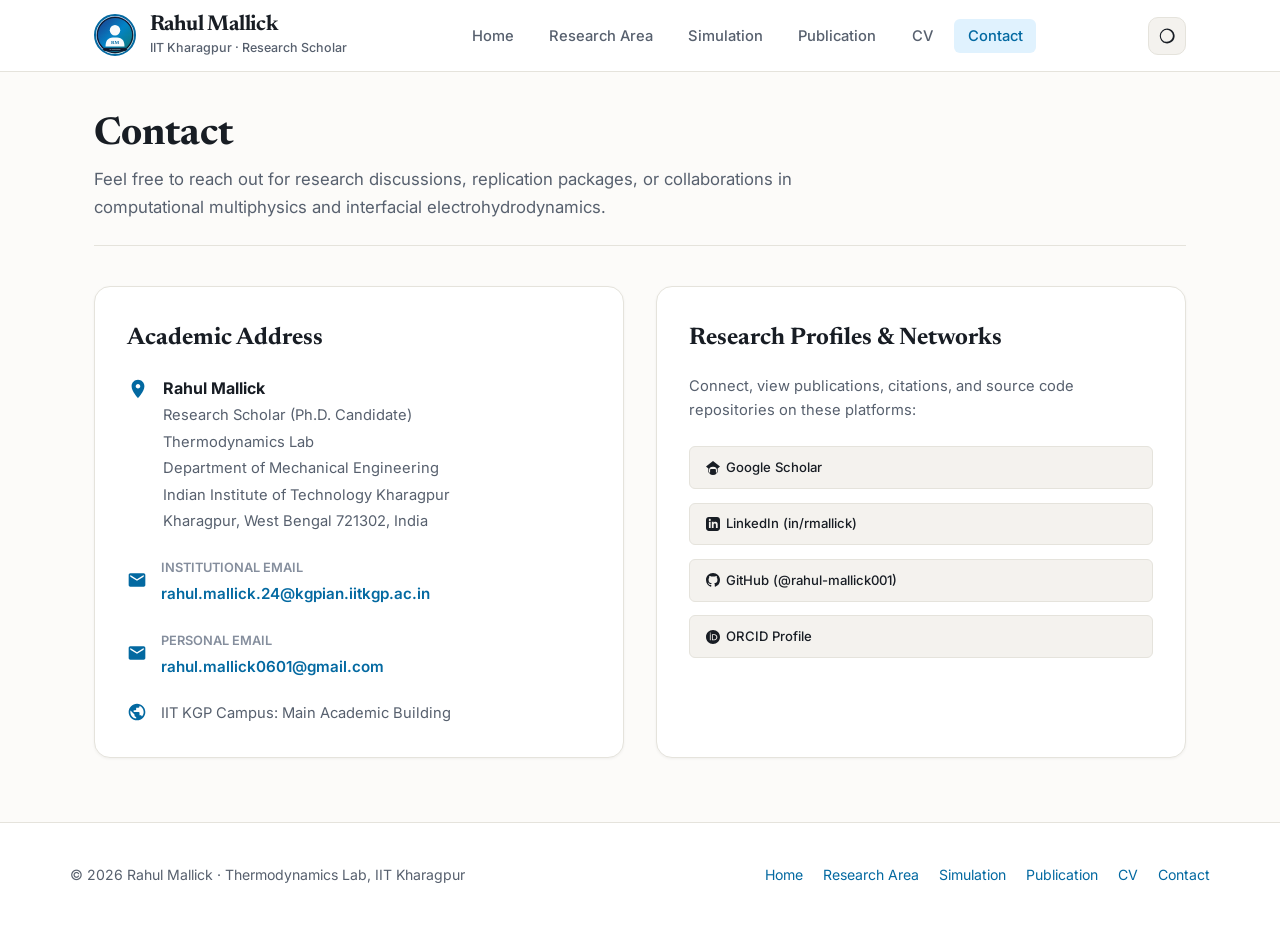
==== contact/index.html @ d6d2090a "Update Home sections, clean extensionless URLs, Thermodynamics Lab, and Aditya Bandopadhyay publicat" ====
<!DOCTYPE html>
<html lang="en">
<head>
  <meta charset="utf-8">
  <meta name="viewport" content="width=device-width, initial-scale=1.0">
  <meta name="color-scheme" content="light dark">
  <title>Contact | Rahul Mallick | IIT Kharagpur</title>
  <meta name="description" content="Contact Rahul Mallick, Research Scholar at Thermodynamics Lab, Department of Mechanical Engineering, IIT Kharagpur.">
  
  <script>
    try {
      const theme = localStorage.getItem("color-scheme");
      if (theme) document.querySelector('meta[name="color-scheme"]').content = theme;
    } catch (e) {}
  </script>

  <link rel="stylesheet" href="../assets/css/style.css">
  <link rel="icon" type="image/svg+xml" href="../assets/images/profile-avatar.svg">
</head>
<body>

  <!-- Header -->
  <header class="site-header">
    <div class="nav-container">
      <a href="../" class="brand" aria-label="Rahul Mallick Home">
        <img src="../assets/images/profile-avatar.svg" alt="Rahul Mallick" class="brand-avatar">
        <div class="brand-text">
          <span class="brand-name">Rahul Mallick</span>
          <span class="brand-title">IIT Kharagpur · Research Scholar</span>
        </div>
      </a>

      <nav aria-label="Main Navigation">
        <ul class="nav-links">
          <li><a href="../" class="nav-link">Home</a></li>
          <li><a href="../research/" class="nav-link">Research Area</a></li>
          <li><a href="../simulation/" class="nav-link">Simulation</a></li>
          <li><a href="../publication/" class="nav-link">Publication</a></li>
          <li><a href="../cv/" class="nav-link">CV</a></li>
          <li><a href="../contact/" class="nav-link active">Contact</a></li>
        </ul>
      </nav>

      <div class="nav-actions">
        <button id="theme-toggle" class="theme-toggle" type="button" aria-label="Toggle light and dark color scheme">
          <svg class="icon-dark" viewBox="0 0 24 24"><path d="M12 7c-2.76 0-5 2.24-5 5s2.24 5 5 5 5-2.24 5-5-2.24-5-5-5zM2 13h2c.55 0 1-.45 1-1s-.45-1-1-1H2c-.55 0-1 .45-1 1s.45 1 1 1zm18 0h2c.55 0 1-.45 1-1s-.45-1-1-1h-2c-.55 0-1 .45-1 1s.45 1 1 1zM11 2v2c0 .55.45 1 1 1s1-.45 1-1V2c0-.55-.45-1-1-1s-1 .45-1 1zm0 18v2c0 .55.45 1 1 1s1-.45 1-1v-2c0-.55-.45-1-1-1s-1 .45-1 1zM5.99 4.58c-.39-.39-1.03-.39-1.41 0s-.39 1.03 0 1.41l1.06 1.06c.39.39 1.03.39 1.41 0s.39-1.03 0-1.41L5.99 4.58zm12.37 12.37c-.39-.39-1.03-.39-1.41 0s-.39 1.03 0 1.41l1.06 1.06c.39.39 1.03.39 1.41 0s.39-1.03 0-1.41l-1.06-1.06zm1.06-10.96c.39-.39.39-1.03 0-1.41s-1.03-.39-1.41 0l-1.06 1.06c-.39.39-.39 1.03 0 1.41s1.03.39 1.41 0l1.06-1.06zM7.05 18.36c.39-.39.39-1.03 0-1.41s-1.03-.39-1.41 0l-1.06 1.06c-.39.39-.39 1.03 0 1.41s1.03.39 1.41 0l1.06-1.06z"/></svg>
          <svg class="icon-light" viewBox="0 0 24 24"><path d="M12.3 2a10 10 0 0 0-1.9 19.8 10 10 0 0 0 11.6-11.6A10 10 0 0 0 12.3 2zm-1.1 17.8a8 8 0 1 1 8.6-8.6 8 8 0 0 1-8.6 8.6z"/></svg>
        </button>
        <button class="mobile-toggle" type="button" aria-label="Toggle navigation menu">
          <svg viewBox="0 0 24 24"><path d="M3 18h18v-2H3v2zm0-5h18v-2H3v2zm0-7v2h18V6H3z"/></svg>
        </button>
      </div>
    </div>
  </header>

  <main class="main-content">
    <div class="page-header">
      <h1>Contact</h1>
      <p>
        Feel free to reach out for research discussions, replication packages, or collaborations in computational multiphysics and interfacial electrohydrodynamics.
      </p>
    </div>

    <div style="display: grid; grid-template-columns: repeat(auto-fit, minmax(320px, 1fr)); gap: 2rem;">
      <!-- Office Card -->
      <div style="background: var(--bg-surface); border: 1px solid var(--border-color); border-radius: var(--radius-lg); padding: 2rem; box-shadow: var(--shadow-sm);">
        <h2 style="font-family: var(--font-serif); font-size: 1.5rem; color: var(--text-main); margin-bottom: 1rem;">
          Academic Address
        </h2>

        <div style="display: flex; flex-direction: column; gap: 1.25rem;">
          <div style="display: flex; gap: 0.85rem; align-items: flex-start;">
            <svg style="width: 22px; height: 22px; fill: var(--accent-primary); flex-shrink: 0; margin-top: 3px;" viewBox="0 0 24 24"><path d="M12 2C8.13 2 5 5.13 5 9c0 5.25 7 13 7 13s7-7.75 7-13c0-3.87-3.13-7-7-7zm0 9.5c-1.38 0-2.5-1.12-2.5-2.5s1.12-2.5 2.5-2.5 2.5 1.12 2.5 2.5-1.12 2.5-2.5 2.5z"/></svg>
            <div>
              <strong style="color: var(--text-main); font-size: 1rem;">Rahul Mallick</strong><br>
              <span style="color: var(--text-muted); font-size: 0.92rem;">Research Scholar (Ph.D. Candidate)</span><br>
              <span style="color: var(--text-muted); font-size: 0.92rem;">Thermodynamics Lab</span><br>
              <span style="color: var(--text-muted); font-size: 0.92rem;">Department of Mechanical Engineering</span><br>
              <span style="color: var(--text-muted); font-size: 0.92rem;">Indian Institute of Technology Kharagpur</span><br>
              <span style="color: var(--text-muted); font-size: 0.92rem;">Kharagpur, West Bengal 721302, India</span>
            </div>
          </div>

          <div style="display: flex; gap: 0.85rem; align-items: center;">
            <svg style="width: 20px; height: 20px; fill: var(--accent-primary); flex-shrink: 0;" viewBox="0 0 24 24"><path d="M20 4H4c-1.1 0-1.99.9-1.99 2L2 18c0 1.1.9 2 2 2h16c1.1 0 2-.9 2-2V6c0-1.1-.9-2-2-2zm0 4l-8 5-8-5V6l8 5 8-5v2z"/></svg>
            <div>
              <span style="font-size: 0.8rem; text-transform: uppercase; color: var(--text-faint); font-weight: 600;">Institutional Email</span><br>
              <a href="mailto:rahul.mallick.24@kgpian.iitkgp.ac.in" style="font-weight: 600; font-size: 0.95rem;">rahul.mallick.24@kgpian.iitkgp.ac.in</a>
            </div>
          </div>

          <div style="display: flex; gap: 0.85rem; align-items: center;">
            <svg style="width: 20px; height: 20px; fill: var(--accent-primary); flex-shrink: 0;" viewBox="0 0 24 24"><path d="M20 4H4c-1.1 0-1.99.9-1.99 2L2 18c0 1.1.9 2 2 2h16c1.1 0 2-.9 2-2V6c0-1.1-.9-2-2-2zm0 4l-8 5-8-5V6l8 5 8-5v2z"/></svg>
            <div>
              <span style="font-size: 0.8rem; text-transform: uppercase; color: var(--text-faint); font-weight: 600;">Personal Email</span><br>
              <a href="mailto:rahul.mallick0601@gmail.com" style="font-weight: 600; font-size: 0.95rem;">rahul.mallick0601@gmail.com</a>
            </div>
          </div>

          <div style="display: flex; gap: 0.85rem; align-items: center;">
            <svg style="width: 20px; height: 20px; fill: var(--accent-primary); flex-shrink: 0;" viewBox="0 0 24 24"><path d="M12 2C6.48 2 2 6.48 2 12s4.48 10 10 10 10-4.48 10-10S17.52 2 12 2zm-1 17.93c-3.95-.49-7-3.85-7-7.93 0-.62.08-1.21.21-1.79L9 15v1c0 1.1.9 2 2 2v1.93zm6.9-2.54c-.26-.81-1-1.39-1.9-1.39h-1v-3c0-.55-.45-1-1-1H8v-2h2c.55 0 1-.45 1-1V7h2c1.1 0 2-.9 2-2v-.41c2.93 1.19 5 4.06 5 7.41 0 2.08-.8 3.97-2.1 5.39z"/></svg>
            <div>
              <span style="color: var(--text-muted); font-size: 0.92rem;">IIT KGP Campus: Main Academic Building</span>
            </div>
          </div>
        </div>
      </div>

      <!-- Profiles Card -->
      <div style="background: var(--bg-surface); border: 1px solid var(--border-color); border-radius: var(--radius-lg); padding: 2rem; box-shadow: var(--shadow-sm);">
        <h2 style="font-family: var(--font-serif); font-size: 1.5rem; color: var(--text-main); margin-bottom: 1rem;">
          Research Profiles &amp; Networks
        </h2>
        
        <p style="font-size: 0.92rem; color: var(--text-muted); margin-bottom: 1.5rem; line-height: 1.6;">
          Connect, view publications, citations, and source code repositories on these platforms:
        </p>

        <div style="display: flex; flex-direction: column; gap: 0.85rem;">
          <a href="https://scholar.google.com/citations?user=rU2_iEoAAAAJ&hl=en&authuser=1" target="_blank" rel="noopener noreferrer" class="social-btn" style="justify-content: flex-start; padding: 0.6rem 1rem;">
            <svg viewBox="0 0 24 24"><path d="M12 24a7 7 0 1 1 0-14 7 7 0 0 1 0 14zm0-24L0 9.5l4 3.18v6.82h3v-4.5c0-.83.67-1.5 1.5-1.5h7c.83 0 1.5.67 1.5 1.5v4.5h3v-6.82l4-3.18L12 0z"/></svg>
            Google Scholar
          </a>
          <a href="https://www.linkedin.com/in/rmallick" target="_blank" rel="noopener noreferrer" class="social-btn" style="justify-content: flex-start; padding: 0.6rem 1rem;">
            <svg viewBox="0 0 24 24"><path d="M19 0h-14c-2.761 0-5 2.239-5 5v14c0 2.761 2.239 5 5 5h14c2.762 0 5-2.239 5-5v-14c0-2.761-2.238-5-5-5zm-11 19h-3v-11h3v11zm-1.5-12.268c-.966 0-1.75-.79-1.75-1.764s.784-1.764 1.75-1.764 1.75.79 1.75 1.764-.783 1.764-1.75 1.764zm13.5 12.268h-3v-5.604c0-3.368-4-3.113-4 0v5.604h-3v-11h3v1.765c1.396-2.586 7-2.777 7 2.476v6.759z"/></svg>
            LinkedIn (in/rmallick)
          </a>
          <a href="https://github.com/rahul-mallick001" target="_blank" rel="noopener noreferrer" class="social-btn" style="justify-content: flex-start; padding: 0.6rem 1rem;">
            <svg viewBox="0 0 24 24"><path d="M12 0C5.37 0 0 5.37 0 12c0 5.31 3.435 9.795 8.205 11.385.6.105.825-.255.825-.57 0-.285-.015-1.23-.015-2.235-3.015.555-3.795-.735-4.035-1.41-.135-.345-.72-1.41-1.23-1.695-.42-.225-1.02-.78-.015-.795.945-.015 1.62.87 1.845 1.23 1.08 1.815 2.805 1.305 3.495.99.105-.78.42-1.305.765-1.605-2.67-.3-5.46-1.335-5.46-5.925 0-1.305.465-2.385 1.23-3.225-.12-.3-.54-1.53.12-3.18 0 0 1.005-.315 3.3 1.23.96-.27 1.98-.405 3-.405s2.04.135 3 .405c2.295-1.56 3.3-1.23 3.3-1.23.66 1.65.24 2.88.12 3.18.765.84 1.23 1.905 1.23 3.225 0 4.605-2.805 5.625-5.475 5.925.435.375.81 1.095.81 2.22 0 1.605-.015 2.895-.015 3.3 0 .315.225.69.825.57A12.02 12.02 0 0 0 24 12c0-6.63-5.37-12-12-12z"/></svg>
            GitHub (@rahul-mallick001)
          </a>
          <a href="https://orcid.org/0009-0005-8922-563X" target="_blank" rel="noopener noreferrer" class="social-btn" style="justify-content: flex-start; padding: 0.6rem 1rem;">
            <svg viewBox="0 0 24 24"><path d="M12 0C5.372 0 0 5.372 0 12s5.372 12 12 12 12-5.372 12-12S18.628 0 12 0zM7.369 4.378c.525 0 .947.431.947.947s-.422.947-.947.947a.95.95 0 0 1-.947-.947c0-.525.422-.947.947-.947zm-.722 3.038h1.444v10.041H6.647V7.416zm3.562 0h3.9c3.712 0 5.344 2.653 5.344 5.025 0 2.578-2.016 5.016-5.325 5.016h-3.919V7.416zm1.444 1.303v7.444h2.297c2.656 0 3.734-1.781 3.734-3.719 0-2.031-1.25-3.725-3.75-3.725h-2.281z"/></svg>
            ORCID Profile
          </a>
        </div>
      </div>
    </div>
  </main>

  <footer class="site-footer">
    <div class="footer-inner">
      <div>
        <p>&copy; 2026 Rahul Mallick · Thermodynamics Lab, IIT Kharagpur</p>
      </div>
      <nav class="footer-nav">
        <a href="../">Home</a>
        <a href="../research/">Research Area</a>
        <a href="../simulation/">Simulation</a>
        <a href="../publication/">Publication</a>
        <a href="../cv/">CV</a>
        <a href="../contact/">Contact</a>
      </nav>
    </div>
  </footer>

  <script src="../assets/js/main.js"></script>
</body>
</html>
---- assets/css/style.css ----
/* ==========================================================================
   Rahul - Research Scholar Portfolio (IIT Kharagpur)
   Modern Web Standards Compliant Stylesheet
   ========================================================================== */

@import url('https://fonts.googleapis.com/css2?family=IBM+Plex+Mono:ital,wght@0,400;0,500;0,600;1,400&family=Inter:wght@300;400;500;600;700&family=Newsreader:ital,opsz,wght@0,6..72,400;0,6..72,500;0,6..72,600;0,6..72,700;1,6..72,400&display=swap');

/* Color Scheme Mapping (Modern Web Guidance Standard) */
:root {
  color-scheme: light dark;

  /* Light Theme Tokens */
  --bg-primary: #fcfbf9;
  --bg-surface: #ffffff;
  --bg-surface-elevated: #ffffff;
  --bg-subtle: #f4f2ee;
  --border-color: #e5e3dc;
  --border-strong: #d0cdc3;
  --text-main: #181d24;
  --text-muted: #57606e;
  --text-faint: #858e9d;
  --accent-primary: #0369a1;      /* Academic Deep Cerulean */
  --accent-hover: #0284c7;
  --accent-soft: #e0f2fe;
  --accent-ink: #ffffff;
  --tag-bg: #eef2f6;
  --tag-text: #283548;
  --code-bg: #f1f3f7;
  --shadow-sm: 0 1px 3px rgba(0, 0, 0, 0.05);
  --shadow-md: 0 4px 16px -2px rgba(0, 0, 0, 0.08), 0 2px 6px -1px rgba(0, 0, 0, 0.04);
  --shadow-lg: 0 12px 32px -4px rgba(0, 0, 0, 0.12), 0 4px 12px -2px rgba(0, 0, 0, 0.06);

  /* Fonts */
  --font-serif: 'Newsreader', Georgia, 'Times New Roman', serif;
  --font-sans: 'Inter', -apple-system, BlinkMacSystemFont, "Segoe UI", Roboto, sans-serif;
  --font-mono: 'IBM Plex Mono', 'JetBrains Mono', Consolas, monospace;

  /* Layout */
  --max-width: 1140px;
  --header-height: 72px;
  --radius-sm: 6px;
  --radius-md: 10px;
  --radius-lg: 16px;
  --radius-full: 9999px;
  --transition-fast: 0.18s ease;
  --transition-normal: 0.28s ease;

  /* Explicit light override */
  &:has(> head > meta[name="color-scheme"][content="light"]) {
    color-scheme: light;
  }

  /* Explicit dark override */
  &:has(> head > meta[name="color-scheme"][content="dark"]) {
    color-scheme: dark;
    --bg-primary: #0a0d14;
    --bg-surface: #121722;
    --bg-surface-elevated: #181f2d;
    --bg-subtle: #1a2232;
    --border-color: #232c3d;
    --border-strong: #334057;
    --text-main: #f1f5f9;
    --text-muted: #94a3b8;
    --text-faint: #64748b;
    --accent-primary: #38bdf8;
    --accent-hover: #7dd3fc;
    --accent-soft: #082f49;
    --accent-ink: #031e34;
    --tag-bg: #1e293b;
    --tag-text: #cbd5e1;
    --code-bg: #172033;
    --shadow-sm: 0 1px 3px rgba(0, 0, 0, 0.4);
    --shadow-md: 0 4px 16px -2px rgba(0, 0, 0, 0.5);
    --shadow-lg: 0 12px 32px -4px rgba(0, 0, 0, 0.7);
  }
}

/* System Dark Mode (when no explicit light meta is set) */
@media (prefers-color-scheme: dark) {
  :root:not(:has(> head > meta[name="color-scheme"][content="light"])) {
    color-scheme: dark;
    --bg-primary: #0a0d14;
    --bg-surface: #121722;
    --bg-surface-elevated: #181f2d;
    --bg-subtle: #1a2232;
    --border-color: #232c3d;
    --border-strong: #334057;
    --text-main: #f1f5f9;
    --text-muted: #94a3b8;
    --text-faint: #64748b;
    --accent-primary: #38bdf8;
    --accent-hover: #7dd3fc;
    --accent-soft: #082f49;
    --accent-ink: #031e34;
    --tag-bg: #1e293b;
    --tag-text: #cbd5e1;
    --code-bg: #172033;
    --shadow-sm: 0 1px 3px rgba(0, 0, 0, 0.4);
    --shadow-md: 0 4px 16px -2px rgba(0, 0, 0, 0.5);
    --shadow-lg: 0 12px 32px -4px rgba(0, 0, 0, 0.7);
  }
}

/* Base Resets */
*, *::before, *::after {
  box-sizing: border-box;
  margin: 0;
  padding: 0;
}

html {
  font-size: 16px;
  scroll-behavior: smooth;
  -webkit-font-smoothing: antialiased;
  -moz-osx-font-smoothing: grayscale;
}

body {
  font-family: var(--font-sans);
  background-color: var(--bg-primary);
  color: var(--text-main);
  line-height: 1.65;
  transition: background-color var(--transition-fast), color var(--transition-fast);
  min-height: 100vh;
  display: flex;
  flex-direction: column;
}

a {
  color: var(--accent-primary);
  text-decoration: none;
  transition: color var(--transition-fast);
}

a:hover {
  color: var(--accent-hover);
}

img, svg, video {
  max-width: 100%;
  display: block;
}

/* Header & Navigation */
.site-header {
  position: sticky;
  top: 0;
  z-index: 100;
  background-color: var(--bg-surface);
  border-bottom: 1px solid var(--border-color);
  backdrop-filter: blur(8px);
  height: var(--header-height);
  transition: background-color var(--transition-fast), border-color var(--transition-fast);
}

.nav-container {
  max-width: var(--max-width);
  height: 100%;
  margin: 0 auto;
  padding: 0 1.5rem;
  display: flex;
  align-items: center;
  justify-content: space-between;
}

.brand {
  display: flex;
  align-items: center;
  gap: 0.85rem;
  text-decoration: none;
}

.brand-avatar {
  width: 42px;
  height: 42px;
  border-radius: var(--radius-full);
  border: 2px solid var(--accent-primary);
  object-fit: cover;
}

.brand-text {
  display: flex;
  flex-direction: column;
}

.brand-name {
  font-family: var(--font-serif);
  font-size: 1.35rem;
  font-weight: 700;
  color: var(--text-main);
  line-height: 1.15;
  letter-spacing: -0.01em;
}

.brand-title {
  font-size: 0.78rem;
  color: var(--text-muted);
  font-weight: 500;
}

.nav-links {
  display: flex;
  align-items: center;
  list-style: none;
  gap: 0.5rem;
}

.nav-link {
  font-size: 0.92rem;
  font-weight: 500;
  color: var(--text-muted);
  padding: 0.5rem 0.85rem;
  border-radius: var(--radius-sm);
  transition: color var(--transition-fast), background-color var(--transition-fast);
}

.nav-link:hover, .nav-link.active {
  color: var(--accent-primary);
  background-color: var(--accent-soft);
}

.nav-actions {
  display: flex;
  align-items: center;
  gap: 0.75rem;
}

/* Theme Toggle Button */
.theme-toggle {
  background: var(--bg-subtle);
  border: 1px solid var(--border-color);
  color: var(--text-main);
  width: 38px;
  height: 38px;
  border-radius: var(--radius-md);
  cursor: pointer;
  display: flex;
  align-items: center;
  justify-content: center;
  transition: background var(--transition-fast), border-color var(--transition-fast);
}

.theme-toggle:hover {
  border-color: var(--accent-primary);
  background: var(--accent-soft);
}

.theme-toggle svg {
  width: 18px;
  height: 18px;
  fill: currentColor;
}

.theme-toggle .icon-dark {
  display: none;
}

:root:has(> head > meta[name="color-scheme"][content="dark"]) .theme-toggle .icon-light {
  display: none;
}
:root:has(> head > meta[name="color-scheme"][content="dark"]) .theme-toggle .icon-dark {
  display: block;
}

@media (prefers-color-scheme: dark) {
  :root:not(:has(> head > meta[name="color-scheme"][content="light"])) .theme-toggle .icon-light {
    display: none;
  }
  :root:not(:has(> head > meta[name="color-scheme"][content="light"])) .theme-toggle .icon-dark {
    display: block;
  }
}

/* Mobile Menu Toggle */
.mobile-toggle {
  display: none;
  background: transparent;
  border: none;
  color: var(--text-main);
  cursor: pointer;
  padding: 0.4rem;
}

.mobile-toggle svg {
  width: 24px;
  height: 24px;
  fill: currentColor;
}

/* Main Content Layout */
.main-content {
  flex: 1;
  max-width: var(--max-width);
  width: 100%;
  margin: 0 auto;
  padding: 2.5rem 1.5rem 4rem;
}

/* Page Intro & Header */
.page-header {
  margin-bottom: 2.5rem;
  border-bottom: 1px solid var(--border-color);
  padding-bottom: 1.5rem;
}

.page-header h1 {
  font-family: var(--font-serif);
  font-size: 2.4rem;
  font-weight: 700;
  color: var(--text-main);
  line-height: 1.2;
  margin-bottom: 0.5rem;
}

.page-header p {
  font-size: 1.05rem;
  color: var(--text-muted);
  max-width: 780px;
}

/* Profile / Hero Section */
.profile-hero {
  display: grid;
  grid-template-columns: 320px 1fr;
  gap: 3rem;
  align-items: start;
  margin-bottom: 3.5rem;
  background-color: var(--bg-surface);
  border: 1px solid var(--border-color);
  border-radius: var(--radius-lg);
  padding: 2.5rem;
  box-shadow: var(--shadow-sm);
}

.profile-card {
  display: flex;
  flex-direction: column;
  align-items: center;
  text-align: center;
}

.profile-photo-wrapper {
  position: relative;
  width: 200px;
  height: 200px;
  border-radius: var(--radius-full);
  padding: 6px;
  background: linear-gradient(135deg, var(--accent-primary), #6366f1);
  box-shadow: var(--shadow-md);
  margin-bottom: 1.25rem;
}

.profile-photo {
  width: 100%;
  height: 100%;
  border-radius: var(--radius-full);
  object-fit: cover;
  background-color: var(--bg-surface-elevated);
}

.profile-name {
  font-family: var(--font-serif);
  font-size: 1.85rem;
  font-weight: 700;
  color: var(--text-main);
  margin-bottom: 0.25rem;
}

.profile-role {
  font-size: 0.95rem;
  font-weight: 600;
  color: var(--accent-primary);
  margin-bottom: 0.25rem;
}

.profile-institution {
  font-size: 0.9rem;
  color: var(--text-muted);
  margin-bottom: 1.25rem;
}

.social-links {
  display: flex;
  gap: 0.6rem;
  flex-wrap: wrap;
  justify-content: center;
  margin-bottom: 1.5rem;
}

.social-btn {
  display: inline-flex;
  align-items: center;
  gap: 0.4rem;
  font-size: 0.82rem;
  font-weight: 500;
  padding: 0.4rem 0.75rem;
  border-radius: var(--radius-sm);
  background: var(--bg-subtle);
  border: 1px solid var(--border-color);
  color: var(--text-main);
  transition: all var(--transition-fast);
}

.social-btn:hover {
  background: var(--accent-soft);
  border-color: var(--accent-primary);
  color: var(--accent-primary);
}

.social-btn svg {
  width: 14px;
  height: 14px;
  fill: currentColor;
}

.contact-quick-list {
  width: 100%;
  text-align: left;
  border-top: 1px solid var(--border-color);
  padding-top: 1rem;
  font-size: 0.85rem;
  color: var(--text-muted);
  display: flex;
  flex-direction: column;
  gap: 0.5rem;
}

.contact-quick-item {
  display: flex;
  align-items: center;
  gap: 0.5rem;
}

.contact-quick-item svg {
  width: 15px;
  height: 15px;
  fill: var(--accent-primary);
  flex-shrink: 0;
}

/* Bio Content Section */
.profile-bio {
  display: flex;
  flex-direction: column;
  gap: 1.25rem;
}

.profile-bio h2 {
  font-family: var(--font-serif);
  font-size: 1.6rem;
  color: var(--text-main);
}

.profile-bio p {
  color: var(--text-muted);
  font-size: 1.02rem;
  line-height: 1.7;
}

.profile-bio p strong {
  color: var(--text-main);
}

.tag-cloud {
  display: flex;
  flex-wrap: wrap;
  gap: 0.5rem;
  margin-top: 0.5rem;
}

.research-tag {
  background: var(--tag-bg);
  color: var(--tag-text);
  font-size: 0.82rem;
  font-weight: 500;
  padding: 0.35rem 0.85rem;
  border-radius: var(--radius-full);
  border: 1px solid var(--border-color);
  transition: all var(--transition-fast);
}

.research-tag:hover {
  border-color: var(--accent-primary);
  color: var(--accent-primary);
}

/* Highlight Highlights / Metrics Box */
.metrics-row {
  display: grid;
  grid-template-columns: repeat(auto-fit, minmax(140px, 1fr));
  gap: 1rem;
  margin-top: 1rem;
}

.metric-card {
  background: var(--bg-subtle);
  border: 1px solid var(--border-color);
  border-radius: var(--radius-md);
  padding: 1rem;
  text-align: center;
}

.metric-val {
  font-family: var(--font-serif);
  font-size: 1.75rem;
  font-weight: 700;
  color: var(--accent-primary);
  line-height: 1.1;
}

.metric-label {
  font-size: 0.78rem;
  color: var(--text-muted);
  text-transform: uppercase;
  letter-spacing: 0.05em;
  margin-top: 0.25rem;
}

/* Section Container */
.section-wrapper {
  margin-bottom: 3.5rem;
}

.section-title-wrap {
  display: flex;
  align-items: baseline;
  justify-content: space-between;
  margin-bottom: 1.5rem;
  border-bottom: 1px solid var(--border-color);
  padding-bottom: 0.75rem;
}

.section-title {
  font-family: var(--font-serif);
  font-size: 1.75rem;
  font-weight: 700;
  color: var(--text-main);
}

.section-view-all {
  font-size: 0.9rem;
  font-weight: 600;
  color: var(--accent-primary);
  display: inline-flex;
  align-items: center;
  gap: 0.3rem;
}

/* Filter Controls */
.filter-bar {
  display: flex;
  gap: 0.5rem;
  flex-wrap: wrap;
  margin-bottom: 2rem;
}

.filter-btn {
  background: var(--bg-surface);
  border: 1px solid var(--border-color);
  color: var(--text-muted);
  font-size: 0.85rem;
  font-weight: 500;
  padding: 0.45rem 1rem;
  border-radius: var(--radius-full);
  cursor: pointer;
  transition: all var(--transition-fast);
}

.filter-btn:hover, .filter-btn.active {
  background: var(--accent-primary);
  color: var(--accent-ink);
  border-color: var(--accent-primary);
}

/* Project Cards Grid */
.projects-grid {
  display: grid;
  grid-template-columns: repeat(auto-fit, minmax(320px, 1fr));
  gap: 1.75rem;
}

.project-card {
  background: var(--bg-surface);
  border: 1px solid var(--border-color);
  border-radius: var(--radius-lg);
  overflow: hidden;
  box-shadow: var(--shadow-sm);
  display: flex;
  flex-direction: column;
  transition: transform var(--transition-normal), box-shadow var(--transition-normal), border-color var(--transition-normal);
}

.project-card:hover {
  transform: translateY(-4px);
  box-shadow: var(--shadow-md);
  border-color: var(--accent-primary);
}

.project-card-media {
  position: relative;
  width: 100%;
  height: 200px;
  background: var(--bg-subtle);
  overflow: hidden;
}

.project-card-media img, .project-card-media video {
  width: 100%;
  height: 100%;
  object-fit: cover;
  transition: transform 0.4s ease;
}

.project-card:hover .project-card-media img {
  transform: scale(1.03);
}

.project-badge {
  position: absolute;
  top: 12px;
  left: 12px;
  background: rgba(15, 23, 42, 0.85);
  color: #38bdf8;
  border: 1px solid rgba(56, 189, 248, 0.3);
  font-size: 0.72rem;
  font-weight: 600;
  padding: 0.25rem 0.6rem;
  border-radius: var(--radius-sm);
  backdrop-filter: blur(4px);
}

.project-card-body {
  padding: 1.5rem;
  display: flex;
  flex-direction: column;
  flex: 1;
}

.project-card-title {
  font-family: var(--font-serif);
  font-size: 1.25rem;
  font-weight: 700;
  color: var(--text-main);
  line-height: 1.35;
  margin-bottom: 0.75rem;
}

.project-card-desc {
  font-size: 0.92rem;
  color: var(--text-muted);
  line-height: 1.6;
  margin-bottom: 1.25rem;
  flex: 1;
}

.project-card-footer {
  display: flex;
  align-items: center;
  justify-content: space-between;
  border-top: 1px solid var(--border-color);
  padding-top: 1rem;
  margin-top: auto;
}

.project-action-btn {
  display: inline-flex;
  align-items: center;
  gap: 0.4rem;
  font-size: 0.85rem;
  font-weight: 600;
  color: var(--accent-primary);
  background: none;
  border: none;
  cursor: pointer;
  padding: 0.3rem 0;
}

.project-action-btn:hover {
  color: var(--accent-hover);
  text-decoration: underline;
}

/* Publications List */
.publications-list {
  display: flex;
  flex-direction: column;
  gap: 1.25rem;
}

.pub-item {
  background: var(--bg-surface);
  border: 1px solid var(--border-color);
  border-radius: var(--radius-md);
  padding: 1.5rem;
  box-shadow: var(--shadow-sm);
  transition: border-color var(--transition-fast), box-shadow var(--transition-fast);
}

.pub-item:hover {
  border-color: var(--accent-primary);
  box-shadow: var(--shadow-md);
}

.pub-header {
  display: flex;
  align-items: baseline;
  gap: 0.75rem;
  margin-bottom: 0.4rem;
}

.pub-type-badge {
  font-size: 0.72rem;
  font-weight: 700;
  text-transform: uppercase;
  letter-spacing: 0.05em;
  padding: 0.2rem 0.55rem;
  border-radius: var(--radius-sm);
  background: var(--accent-soft);
  color: var(--accent-primary);
}

.pub-year {
  font-family: var(--font-mono);
  font-size: 0.85rem;
  color: var(--text-faint);
}

.pub-title {
  font-family: var(--font-serif);
  font-size: 1.2rem;
  font-weight: 600;
  color: var(--text-main);
  line-height: 1.35;
  margin-bottom: 0.4rem;
}

.pub-authors {
  font-size: 0.92rem;
  color: var(--text-muted);
  margin-bottom: 0.35rem;
}

.pub-authors strong {
  color: var(--accent-primary);
  text-decoration: underline;
  text-underline-offset: 2px;
}

.pub-journal {
  font-size: 0.88rem;
  font-style: italic;
  color: var(--text-muted);
  margin-bottom: 1rem;
}

.pub-actions {
  display: flex;
  align-items: center;
  gap: 0.65rem;
  flex-wrap: wrap;
}

.pub-btn {
  display: inline-flex;
  align-items: center;
  gap: 0.35rem;
  font-size: 0.82rem;
  font-weight: 500;
  padding: 0.35rem 0.75rem;
  border-radius: var(--radius-sm);
  background: var(--bg-subtle);
  border: 1px solid var(--border-color);
  color: var(--text-main);
  cursor: pointer;
  transition: all var(--transition-fast);
}

.pub-btn:hover {
  background: var(--accent-soft);
  border-color: var(--accent-primary);
  color: var(--accent-primary);
}

/* Native Abstract Details */
.pub-abstract-details {
  margin-top: 1rem;
  border-top: 1px dashed var(--border-color);
  padding-top: 0.75rem;
}

.pub-abstract-details summary {
  font-size: 0.82rem;
  font-weight: 600;
  color: var(--accent-primary);
  cursor: pointer;
  user-select: none;
}

.pub-abstract-text {
  font-size: 0.88rem;
  color: var(--text-muted);
  line-height: 1.6;
  margin-top: 0.5rem;
  padding: 0.75rem 1rem;
  background: var(--bg-subtle);
  border-radius: var(--radius-sm);
  border-left: 3px solid var(--accent-primary);
}

/* Simulation Lab Interactive Component */
.sim-playground {
  background: var(--bg-surface);
  border: 1px solid var(--border-color);
  border-radius: var(--radius-lg);
  overflow: hidden;
  box-shadow: var(--shadow-md);
  margin-bottom: 2.5rem;
}

.sim-header {
  padding: 1.25rem 1.5rem;
  background: var(--bg-surface-elevated);
  border-bottom: 1px solid var(--border-color);
  display: flex;
  align-items: center;
  justify-content: space-between;
  flex-wrap: wrap;
  gap: 1rem;
}

.sim-modes {
  display: flex;
  gap: 0.5rem;
  background: var(--bg-subtle);
  padding: 0.25rem;
  border-radius: var(--radius-md);
}

.sim-mode-btn {
  background: transparent;
  border: none;
  font-size: 0.84rem;
  font-weight: 600;
  color: var(--text-muted);
  padding: 0.45rem 0.9rem;
  border-radius: var(--radius-sm);
  cursor: pointer;
  transition: all var(--transition-fast);
}

.sim-mode-btn.active {
  background: var(--bg-surface);
  color: var(--accent-primary);
  box-shadow: var(--shadow-sm);
}

.sim-controls {
  display: flex;
  align-items: center;
  gap: 0.5rem;
}

.sim-btn {
  display: inline-flex;
  align-items: center;
  gap: 0.35rem;
  font-size: 0.82rem;
  font-weight: 500;
  padding: 0.4rem 0.8rem;
  border-radius: var(--radius-sm);
  background: var(--bg-subtle);
  border: 1px solid var(--border-color);
  color: var(--text-main);
  cursor: pointer;
  transition: all var(--transition-fast);
}

.sim-btn:hover {
  background: var(--accent-soft);
  color: var(--accent-primary);
  border-color: var(--accent-primary);
}

.sim-canvas-wrap {
  position: relative;
  width: 100%;
  background: #090e17;
  overflow: hidden;
}

.sim-canvas {
  width: 100%;
  display: block;
  cursor: crosshair;
}

.sim-params-bar {
  padding: 1.25rem 1.5rem;
  background: var(--bg-surface-elevated);
  border-top: 1px solid var(--border-color);
  display: grid;
  grid-template-columns: repeat(auto-fit, minmax(200px, 1fr));
  gap: 1.25rem;
}

.sim-param-group {
  display: flex;
  flex-direction: column;
  gap: 0.4rem;
}

.sim-param-header {
  display: flex;
  justify-content: space-between;
  font-size: 0.82rem;
  color: var(--text-muted);
  font-weight: 500;
}

.sim-param-header span:last-child {
  font-family: var(--font-mono);
  color: var(--accent-primary);
  font-weight: 600;
}

.sim-slider {
  width: 100%;
  height: 6px;
  border-radius: 3px;
  background: var(--border-color);
  outline: none;
  accent-color: var(--accent-primary);
}

/* Media Gallery (Images, GIFs, Videos) */
.media-gallery-grid {
  display: grid;
  grid-template-columns: repeat(auto-fit, minmax(320px, 1fr));
  gap: 1.75rem;
}

.media-item {
  background: var(--bg-surface);
  border: 1px solid var(--border-color);
  border-radius: var(--radius-lg);
  overflow: hidden;
  box-shadow: var(--shadow-sm);
  display: flex;
  flex-direction: column;
}

.media-preview-container {
  position: relative;
  width: 100%;
  height: 240px;
  background: #0b1120;
  display: flex;
  align-items: center;
  justify-content: center;
  overflow: hidden;
}

.media-preview-container img, .media-preview-container video {
  width: 100%;
  height: 100%;
  object-fit: contain;
}

.media-tag-indicator {
  position: absolute;
  top: 12px;
  right: 12px;
  background: rgba(15, 23, 42, 0.85);
  color: #38bdf8;
  font-family: var(--font-mono);
  font-size: 0.72rem;
  font-weight: 600;
  padding: 0.25rem 0.55rem;
  border-radius: var(--radius-sm);
  border: 1px solid rgba(56, 189, 248, 0.3);
}

.media-caption-box {
  padding: 1.25rem;
}

.media-title {
  font-family: var(--font-serif);
  font-size: 1.15rem;
  font-weight: 600;
  color: var(--text-main);
  margin-bottom: 0.35rem;
}

.media-desc {
  font-size: 0.88rem;
  color: var(--text-muted);
  line-height: 1.5;
}

/* CV Layout Styles */
.cv-section {
  margin-bottom: 2.75rem;
}

.cv-section-title {
  font-family: var(--font-serif);
  font-size: 1.4rem;
  font-weight: 700;
  color: var(--text-main);
  border-bottom: 2px solid var(--accent-primary);
  padding-bottom: 0.4rem;
  margin-bottom: 1.25rem;
}

.cv-timeline {
  display: flex;
  flex-direction: column;
  gap: 1.25rem;
  border-left: 2px solid var(--border-color);
  padding-left: 1.5rem;
  margin-left: 0.5rem;
}

.cv-entry {
  position: relative;
}

.cv-entry::before {
  content: '';
  position: absolute;
  left: -1.95rem;
  top: 0.35rem;
  width: 12px;
  height: 12px;
  border-radius: var(--radius-full);
  background: var(--accent-primary);
  border: 2px solid var(--bg-surface);
}

.cv-entry-date {
  font-family: var(--font-mono);
  font-size: 0.82rem;
  color: var(--accent-primary);
  font-weight: 600;
  margin-bottom: 0.2rem;
}

.cv-entry-title {
  font-size: 1.05rem;
  font-weight: 600;
  color: var(--text-main);
}

.cv-entry-sub {
  font-size: 0.92rem;
  color: var(--text-muted);
  margin-bottom: 0.4rem;
}

.cv-entry-desc {
  font-size: 0.9rem;
  color: var(--text-muted);
  line-height: 1.55;
}

/* Skills Grid */
.skills-grid {
  display: grid;
  grid-template-columns: repeat(auto-fit, minmax(280px, 1fr));
  gap: 1.25rem;
}

.skill-category-card {
  background: var(--bg-surface);
  border: 1px solid var(--border-color);
  border-radius: var(--radius-md);
  padding: 1.25rem;
}

.skill-cat-title {
  font-size: 0.95rem;
  font-weight: 600;
  color: var(--text-main);
  margin-bottom: 0.75rem;
  display: flex;
  align-items: center;
  gap: 0.5rem;
}

.skill-cat-title svg {
  width: 16px;
  height: 16px;
  fill: var(--accent-primary);
}

/* Native Modal Dialogs (Modern Web Guidance Compliant) */
dialog:modal {
  overscroll-behavior: contain;
  margin: auto;
  border: 1px solid var(--border-strong);
  border-radius: var(--radius-lg);
  background: var(--bg-surface);
  color: var(--text-main);
  box-shadow: var(--shadow-lg);
  max-width: 620px;
  width: calc(100% - 2rem);
  padding: 0;
}

dialog::backdrop {
  overflow: hidden;
  overscroll-behavior: contain;
  background-color: rgba(0, 0, 0, 0.65);
  backdrop-filter: blur(5px);
}

.dialog-inner {
  padding: 1.75rem;
  display: flex;
  flex-direction: column;
}

.dialog-header {
  display: flex;
  align-items: center;
  justify-content: space-between;
  margin-bottom: 1rem;
}

.dialog-header h3 {
  font-family: var(--font-serif);
  font-size: 1.35rem;
  font-weight: 700;
  color: var(--text-main);
}

.dialog-close-btn {
  background: none;
  border: none;
  color: var(--text-muted);
  font-size: 1.4rem;
  cursor: pointer;
  padding: 0.2rem;
  line-height: 1;
}

.dialog-close-btn:hover {
  color: var(--text-main);
}

.bibtex-code-box {
  background: var(--code-bg);
  color: var(--text-main);
  font-family: var(--font-mono);
  font-size: 0.82rem;
  padding: 1.25rem;
  border-radius: var(--radius-md);
  border: 1px solid var(--border-color);
  overflow-x: auto;
  white-space: pre-wrap;
  margin-bottom: 1.25rem;
  line-height: 1.5;
}

.dialog-actions {
  display: flex;
  justify-content: flex-end;
  gap: 0.75rem;
}

.primary-btn {
  background: var(--accent-primary);
  color: var(--accent-ink);
  font-size: 0.88rem;
  font-weight: 600;
  padding: 0.5rem 1.2rem;
  border-radius: var(--radius-sm);
  border: none;
  cursor: pointer;
  transition: background var(--transition-fast);
  display: inline-flex;
  align-items: center;
  gap: 0.4rem;
}

.primary-btn:hover {
  background: var(--accent-hover);
}

.secondary-btn {
  background: var(--bg-subtle);
  color: var(--text-main);
  font-size: 0.88rem;
  font-weight: 500;
  padding: 0.5rem 1.2rem;
  border-radius: var(--radius-sm);
  border: 1px solid var(--border-color);
  cursor: pointer;
  transition: all var(--transition-fast);
}

.secondary-btn:hover {
  background: var(--accent-soft);
  border-color: var(--accent-primary);
}

/* Toast Notification */
.toast-notice {
  position: fixed;
  bottom: 24px;
  right: 24px;
  background: var(--bg-surface-elevated);
  border: 1px solid var(--accent-primary);
  color: var(--text-main);
  padding: 0.75rem 1.25rem;
  border-radius: var(--radius-md);
  box-shadow: var(--shadow-lg);
  font-size: 0.88rem;
  font-weight: 500;
  display: flex;
  align-items: center;
  gap: 0.5rem;
  z-index: 1000;
  opacity: 0;
  transform: translateY(12px);
  pointer-events: none;
  transition: opacity 0.25s ease, transform 0.25s ease;
}

.toast-notice.show {
  opacity: 1;
  transform: translateY(0);
  pointer-events: auto;
}

/* Footer */
.site-footer {
  margin-top: auto;
  background-color: var(--bg-surface);
  border-top: 1px solid var(--border-color);
  padding: 2.5rem 1.5rem;
  font-size: 0.88rem;
  color: var(--text-muted);
}

.footer-inner {
  max-width: var(--max-width);
  margin: 0 auto;
  display: flex;
  align-items: center;
  justify-content: space-between;
  flex-wrap: wrap;
  gap: 1.5rem;
}

.footer-nav {
  display: flex;
  gap: 1.25rem;
}

/* Responsive Media Queries */
@media (max-width: 860px) {
  .profile-hero {
    grid-template-columns: 1fr;
    text-align: center;
    padding: 1.75rem;
    gap: 2rem;
  }
  .profile-card {
    border-bottom: 1px solid var(--border-color);
    padding-bottom: 1.75rem;
  }
  .contact-quick-list {
    align-items: center;
  }
  .nav-links {
    display: none;
    position: absolute;
    top: var(--header-height);
    left: 0;
    width: 100%;
    background: var(--bg-surface);
    border-bottom: 1px solid var(--border-color);
    flex-direction: column;
    padding: 1rem 1.5rem;
    box-shadow: var(--shadow-md);
  }
  .nav-links.mobile-open {
    display: flex;
  }
  .mobile-toggle {
    display: block;
  }
}
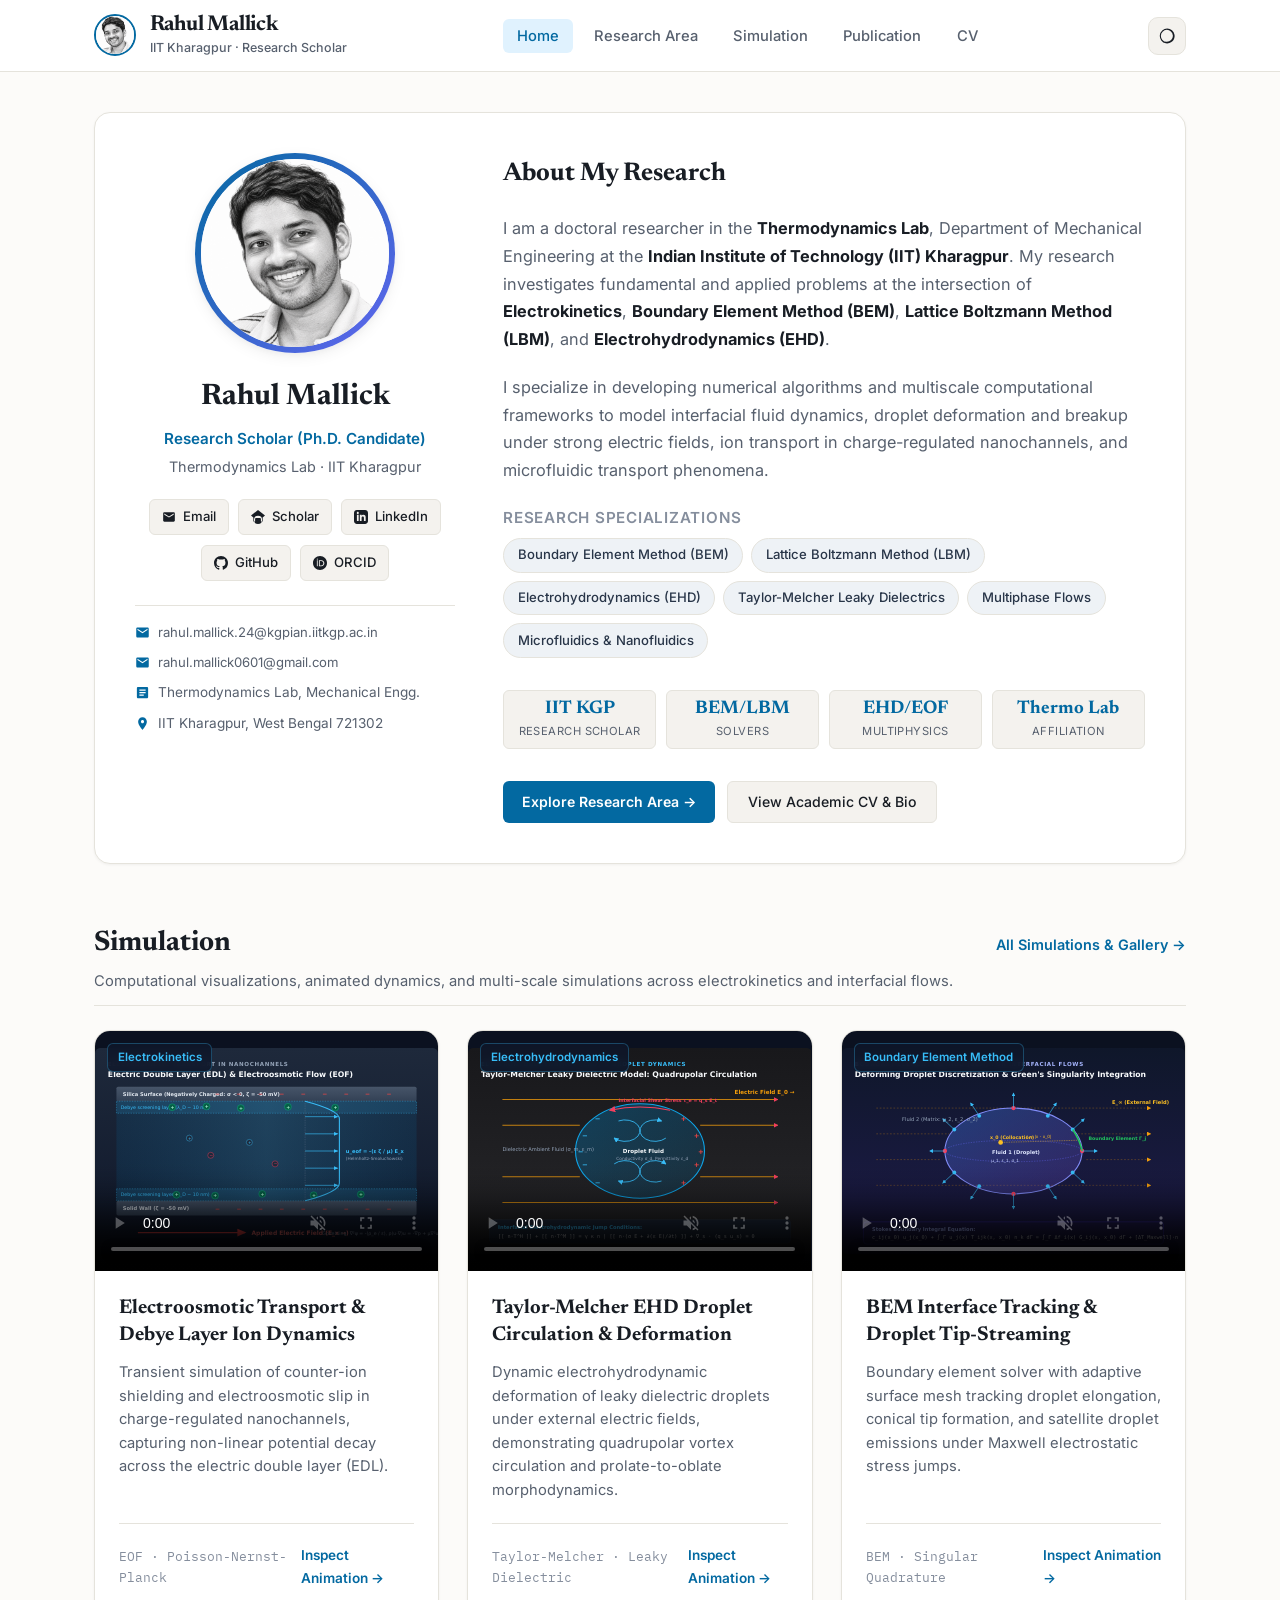
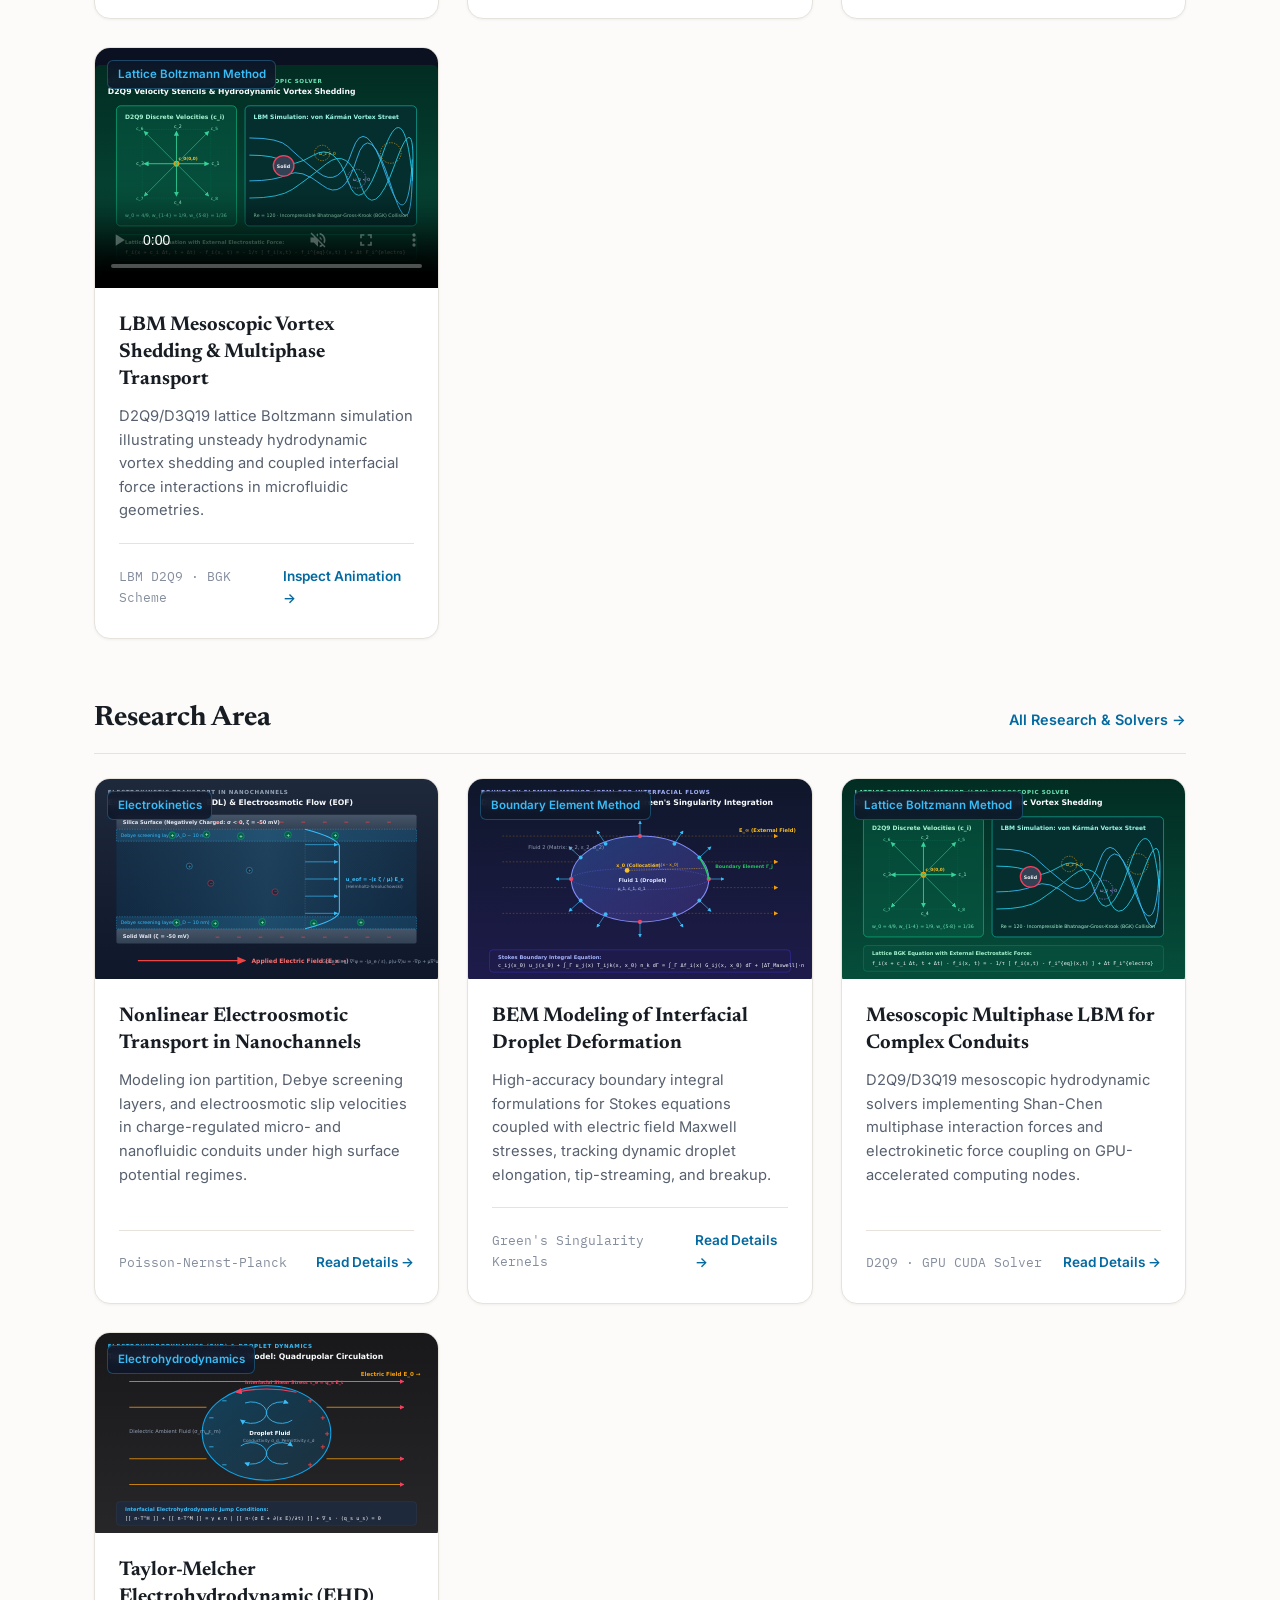
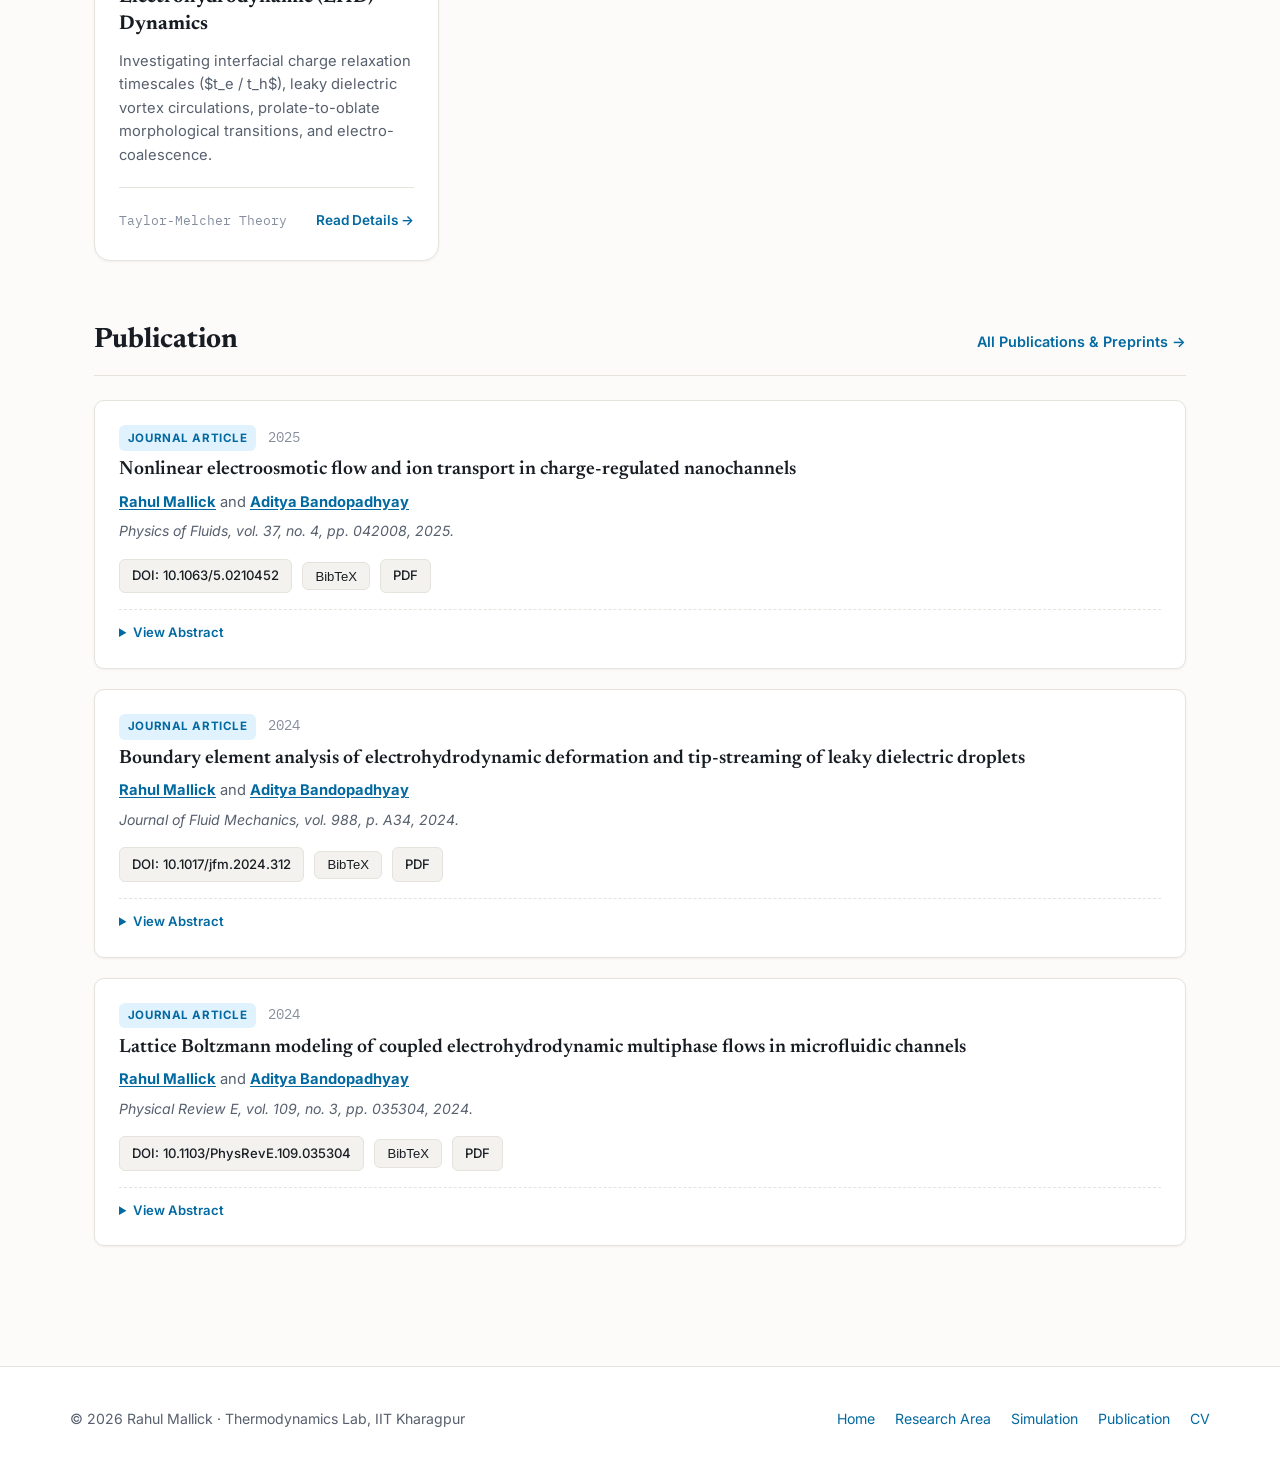
==== commit a8674852: "Update profile picture, streamline CV, remove contact section, and compact homepage" ====
--- a/contact/index.html
+++ b/contact/index.html
@@ -2,158 +2,12 @@
 <html lang="en">
 <head>
   <meta charset="utf-8">
-  <meta name="viewport" content="width=device-width, initial-scale=1.0">
-  <meta name="color-scheme" content="light dark">
-  <title>Contact | Rahul Mallick | IIT Kharagpur</title>
-  <meta name="description" content="Contact Rahul Mallick, Research Scholar at Thermodynamics Lab, Department of Mechanical Engineering, IIT Kharagpur.">
-  
-  <script>
-    try {
-      const theme = localStorage.getItem("color-scheme");
-      if (theme) document.querySelector('meta[name="color-scheme"]').content = theme;
-    } catch (e) {}
-  </script>
-
-  <link rel="stylesheet" href="../assets/css/style.css">
-  <link rel="icon" type="image/svg+xml" href="../assets/images/profile-avatar.svg">
+  <title>Redirecting to Home...</title>
+  <link rel="canonical" href="../">
+  <meta http-equiv="refresh" content="0; url=../">
+  <script>location.href = "../";</script>
 </head>
 <body>
-
-  <!-- Header -->
-  <header class="site-header">
-    <div class="nav-container">
-      <a href="../" class="brand" aria-label="Rahul Mallick Home">
-        <img src="../assets/images/profile-avatar.svg" alt="Rahul Mallick" class="brand-avatar">
-        <div class="brand-text">
-          <span class="brand-name">Rahul Mallick</span>
-          <span class="brand-title">IIT Kharagpur · Research Scholar</span>
-        </div>
-      </a>
-
-      <nav aria-label="Main Navigation">
-        <ul class="nav-links">
-          <li><a href="../" class="nav-link">Home</a></li>
-          <li><a href="../research/" class="nav-link">Research Area</a></li>
-          <li><a href="../simulation/" class="nav-link">Simulation</a></li>
-          <li><a href="../publication/" class="nav-link">Publication</a></li>
-          <li><a href="../cv/" class="nav-link">CV</a></li>
-          <li><a href="../contact/" class="nav-link active">Contact</a></li>
-        </ul>
-      </nav>
-
-      <div class="nav-actions">
-        <button id="theme-toggle" class="theme-toggle" type="button" aria-label="Toggle light and dark color scheme">
-          <svg class="icon-dark" viewBox="0 0 24 24"><path d="M12 7c-2.76 0-5 2.24-5 5s2.24 5 5 5 5-2.24 5-5-2.24-5-5-5zM2 13h2c.55 0 1-.45 1-1s-.45-1-1-1H2c-.55 0-1 .45-1 1s.45 1 1 1zm18 0h2c.55 0 1-.45 1-1s-.45-1-1-1h-2c-.55 0-1 .45-1 1s.45 1 1 1zM11 2v2c0 .55.45 1 1 1s1-.45 1-1V2c0-.55-.45-1-1-1s-1 .45-1 1zm0 18v2c0 .55.45 1 1 1s1-.45 1-1v-2c0-.55-.45-1-1-1s-1 .45-1 1zM5.99 4.58c-.39-.39-1.03-.39-1.41 0s-.39 1.03 0 1.41l1.06 1.06c.39.39 1.03.39 1.41 0s.39-1.03 0-1.41L5.99 4.58zm12.37 12.37c-.39-.39-1.03-.39-1.41 0s-.39 1.03 0 1.41l1.06 1.06c.39.39 1.03.39 1.41 0s.39-1.03 0-1.41l-1.06-1.06zm1.06-10.96c.39-.39.39-1.03 0-1.41s-1.03-.39-1.41 0l-1.06 1.06c-.39.39-.39 1.03 0 1.41s1.03.39 1.41 0l1.06-1.06zM7.05 18.36c.39-.39.39-1.03 0-1.41s-1.03-.39-1.41 0l-1.06 1.06c-.39.39-.39 1.03 0 1.41s1.03.39 1.41 0l1.06-1.06z"/></svg>
-          <svg class="icon-light" viewBox="0 0 24 24"><path d="M12.3 2a10 10 0 0 0-1.9 19.8 10 10 0 0 0 11.6-11.6A10 10 0 0 0 12.3 2zm-1.1 17.8a8 8 0 1 1 8.6-8.6 8 8 0 0 1-8.6 8.6z"/></svg>
-        </button>
-        <button class="mobile-toggle" type="button" aria-label="Toggle navigation menu">
-          <svg viewBox="0 0 24 24"><path d="M3 18h18v-2H3v2zm0-5h18v-2H3v2zm0-7v2h18V6H3z"/></svg>
-        </button>
-      </div>
-    </div>
-  </header>
-
-  <main class="main-content">
-    <div class="page-header">
-      <h1>Contact</h1>
-      <p>
-        Feel free to reach out for research discussions, replication packages, or collaborations in computational multiphysics and interfacial electrohydrodynamics.
-      </p>
-    </div>
-
-    <div style="display: grid; grid-template-columns: repeat(auto-fit, minmax(320px, 1fr)); gap: 2rem;">
-      <!-- Office Card -->
-      <div style="background: var(--bg-surface); border: 1px solid var(--border-color); border-radius: var(--radius-lg); padding: 2rem; box-shadow: var(--shadow-sm);">
-        <h2 style="font-family: var(--font-serif); font-size: 1.5rem; color: var(--text-main); margin-bottom: 1rem;">
-          Academic Address
-        </h2>
-
-        <div style="display: flex; flex-direction: column; gap: 1.25rem;">
-          <div style="display: flex; gap: 0.85rem; align-items: flex-start;">
-            <svg style="width: 22px; height: 22px; fill: var(--accent-primary); flex-shrink: 0; margin-top: 3px;" viewBox="0 0 24 24"><path d="M12 2C8.13 2 5 5.13 5 9c0 5.25 7 13 7 13s7-7.75 7-13c0-3.87-3.13-7-7-7zm0 9.5c-1.38 0-2.5-1.12-2.5-2.5s1.12-2.5 2.5-2.5 2.5 1.12 2.5 2.5-1.12 2.5-2.5 2.5z"/></svg>
-            <div>
-              <strong style="color: var(--text-main); font-size: 1rem;">Rahul Mallick</strong><br>
-              <span style="color: var(--text-muted); font-size: 0.92rem;">Research Scholar (Ph.D. Candidate)</span><br>
-              <span style="color: var(--text-muted); font-size: 0.92rem;">Thermodynamics Lab</span><br>
-              <span style="color: var(--text-muted); font-size: 0.92rem;">Department of Mechanical Engineering</span><br>
-              <span style="color: var(--text-muted); font-size: 0.92rem;">Indian Institute of Technology Kharagpur</span><br>
-              <span style="color: var(--text-muted); font-size: 0.92rem;">Kharagpur, West Bengal 721302, India</span>
-            </div>
-          </div>
-
-          <div style="display: flex; gap: 0.85rem; align-items: center;">
-            <svg style="width: 20px; height: 20px; fill: var(--accent-primary); flex-shrink: 0;" viewBox="0 0 24 24"><path d="M20 4H4c-1.1 0-1.99.9-1.99 2L2 18c0 1.1.9 2 2 2h16c1.1 0 2-.9 2-2V6c0-1.1-.9-2-2-2zm0 4l-8 5-8-5V6l8 5 8-5v2z"/></svg>
-            <div>
-              <span style="font-size: 0.8rem; text-transform: uppercase; color: var(--text-faint); font-weight: 600;">Institutional Email</span><br>
-              <a href="mailto:rahul.mallick.24@kgpian.iitkgp.ac.in" style="font-weight: 600; font-size: 0.95rem;">rahul.mallick.24@kgpian.iitkgp.ac.in</a>
-            </div>
-          </div>
-
-          <div style="display: flex; gap: 0.85rem; align-items: center;">
-            <svg style="width: 20px; height: 20px; fill: var(--accent-primary); flex-shrink: 0;" viewBox="0 0 24 24"><path d="M20 4H4c-1.1 0-1.99.9-1.99 2L2 18c0 1.1.9 2 2 2h16c1.1 0 2-.9 2-2V6c0-1.1-.9-2-2-2zm0 4l-8 5-8-5V6l8 5 8-5v2z"/></svg>
-            <div>
-              <span style="font-size: 0.8rem; text-transform: uppercase; color: var(--text-faint); font-weight: 600;">Personal Email</span><br>
-              <a href="mailto:rahul.mallick0601@gmail.com" style="font-weight: 600; font-size: 0.95rem;">rahul.mallick0601@gmail.com</a>
-            </div>
-          </div>
-
-          <div style="display: flex; gap: 0.85rem; align-items: center;">
-            <svg style="width: 20px; height: 20px; fill: var(--accent-primary); flex-shrink: 0;" viewBox="0 0 24 24"><path d="M12 2C6.48 2 2 6.48 2 12s4.48 10 10 10 10-4.48 10-10S17.52 2 12 2zm-1 17.93c-3.95-.49-7-3.85-7-7.93 0-.62.08-1.21.21-1.79L9 15v1c0 1.1.9 2 2 2v1.93zm6.9-2.54c-.26-.81-1-1.39-1.9-1.39h-1v-3c0-.55-.45-1-1-1H8v-2h2c.55 0 1-.45 1-1V7h2c1.1 0 2-.9 2-2v-.41c2.93 1.19 5 4.06 5 7.41 0 2.08-.8 3.97-2.1 5.39z"/></svg>
-            <div>
-              <span style="color: var(--text-muted); font-size: 0.92rem;">IIT KGP Campus: Main Academic Building</span>
-            </div>
-          </div>
-        </div>
-      </div>
-
-      <!-- Profiles Card -->
-      <div style="background: var(--bg-surface); border: 1px solid var(--border-color); border-radius: var(--radius-lg); padding: 2rem; box-shadow: var(--shadow-sm);">
-        <h2 style="font-family: var(--font-serif); font-size: 1.5rem; color: var(--text-main); margin-bottom: 1rem;">
-          Research Profiles &amp; Networks
-        </h2>
-        
-        <p style="font-size: 0.92rem; color: var(--text-muted); margin-bottom: 1.5rem; line-height: 1.6;">
-          Connect, view publications, citations, and source code repositories on these platforms:
-        </p>
-
-        <div style="display: flex; flex-direction: column; gap: 0.85rem;">
-          <a href="https://scholar.google.com/citations?user=rU2_iEoAAAAJ&hl=en&authuser=1" target="_blank" rel="noopener noreferrer" class="social-btn" style="justify-content: flex-start; padding: 0.6rem 1rem;">
-            <svg viewBox="0 0 24 24"><path d="M12 24a7 7 0 1 1 0-14 7 7 0 0 1 0 14zm0-24L0 9.5l4 3.18v6.82h3v-4.5c0-.83.67-1.5 1.5-1.5h7c.83 0 1.5.67 1.5 1.5v4.5h3v-6.82l4-3.18L12 0z"/></svg>
-            Google Scholar
-          </a>
-          <a href="https://www.linkedin.com/in/rmallick" target="_blank" rel="noopener noreferrer" class="social-btn" style="justify-content: flex-start; padding: 0.6rem 1rem;">
-            <svg viewBox="0 0 24 24"><path d="M19 0h-14c-2.761 0-5 2.239-5 5v14c0 2.761 2.239 5 5 5h14c2.762 0 5-2.239 5-5v-14c0-2.761-2.238-5-5-5zm-11 19h-3v-11h3v11zm-1.5-12.268c-.966 0-1.75-.79-1.75-1.764s.784-1.764 1.75-1.764 1.75.79 1.75 1.764-.783 1.764-1.75 1.764zm13.5 12.268h-3v-5.604c0-3.368-4-3.113-4 0v5.604h-3v-11h3v1.765c1.396-2.586 7-2.777 7 2.476v6.759z"/></svg>
-            LinkedIn (in/rmallick)
-          </a>
-          <a href="https://github.com/rahul-mallick001" target="_blank" rel="noopener noreferrer" class="social-btn" style="justify-content: flex-start; padding: 0.6rem 1rem;">
-            <svg viewBox="0 0 24 24"><path d="M12 0C5.37 0 0 5.37 0 12c0 5.31 3.435 9.795 8.205 11.385.6.105.825-.255.825-.57 0-.285-.015-1.23-.015-2.235-3.015.555-3.795-.735-4.035-1.41-.135-.345-.72-1.41-1.23-1.695-.42-.225-1.02-.78-.015-.795.945-.015 1.62.87 1.845 1.23 1.08 1.815 2.805 1.305 3.495.99.105-.78.42-1.305.765-1.605-2.67-.3-5.46-1.335-5.46-5.925 0-1.305.465-2.385 1.23-3.225-.12-.3-.54-1.53.12-3.18 0 0 1.005-.315 3.3 1.23.96-.27 1.98-.405 3-.405s2.04.135 3 .405c2.295-1.56 3.3-1.23 3.3-1.23.66 1.65.24 2.88.12 3.18.765.84 1.23 1.905 1.23 3.225 0 4.605-2.805 5.625-5.475 5.925.435.375.81 1.095.81 2.22 0 1.605-.015 2.895-.015 3.3 0 .315.225.69.825.57A12.02 12.02 0 0 0 24 12c0-6.63-5.37-12-12-12z"/></svg>
-            GitHub (@rahul-mallick001)
-          </a>
-          <a href="https://orcid.org/0009-0005-8922-563X" target="_blank" rel="noopener noreferrer" class="social-btn" style="justify-content: flex-start; padding: 0.6rem 1rem;">
-            <svg viewBox="0 0 24 24"><path d="M12 0C5.372 0 0 5.372 0 12s5.372 12 12 12 12-5.372 12-12S18.628 0 12 0zM7.369 4.378c.525 0 .947.431.947.947s-.422.947-.947.947a.95.95 0 0 1-.947-.947c0-.525.422-.947.947-.947zm-.722 3.038h1.444v10.041H6.647V7.416zm3.562 0h3.9c3.712 0 5.344 2.653 5.344 5.025 0 2.578-2.016 5.016-5.325 5.016h-3.919V7.416zm1.444 1.303v7.444h2.297c2.656 0 3.734-1.781 3.734-3.719 0-2.031-1.25-3.725-3.75-3.725h-2.281z"/></svg>
-            ORCID Profile
-          </a>
-        </div>
-      </div>
-    </div>
-  </main>
-
-  <footer class="site-footer">
-    <div class="footer-inner">
-      <div>
-        <p>&copy; 2026 Rahul Mallick · Thermodynamics Lab, IIT Kharagpur</p>
-      </div>
-      <nav class="footer-nav">
-        <a href="../">Home</a>
-        <a href="../research/">Research Area</a>
-        <a href="../simulation/">Simulation</a>
-        <a href="../publication/">Publication</a>
-        <a href="../cv/">CV</a>
-        <a href="../contact/">Contact</a>
-      </nav>
-    </div>
-  </footer>
-
-  <script src="../assets/js/main.js"></script>
+  <p>Redirecting to <a href="../">Home</a>...</p>
 </body>
-</html>
+</html>
